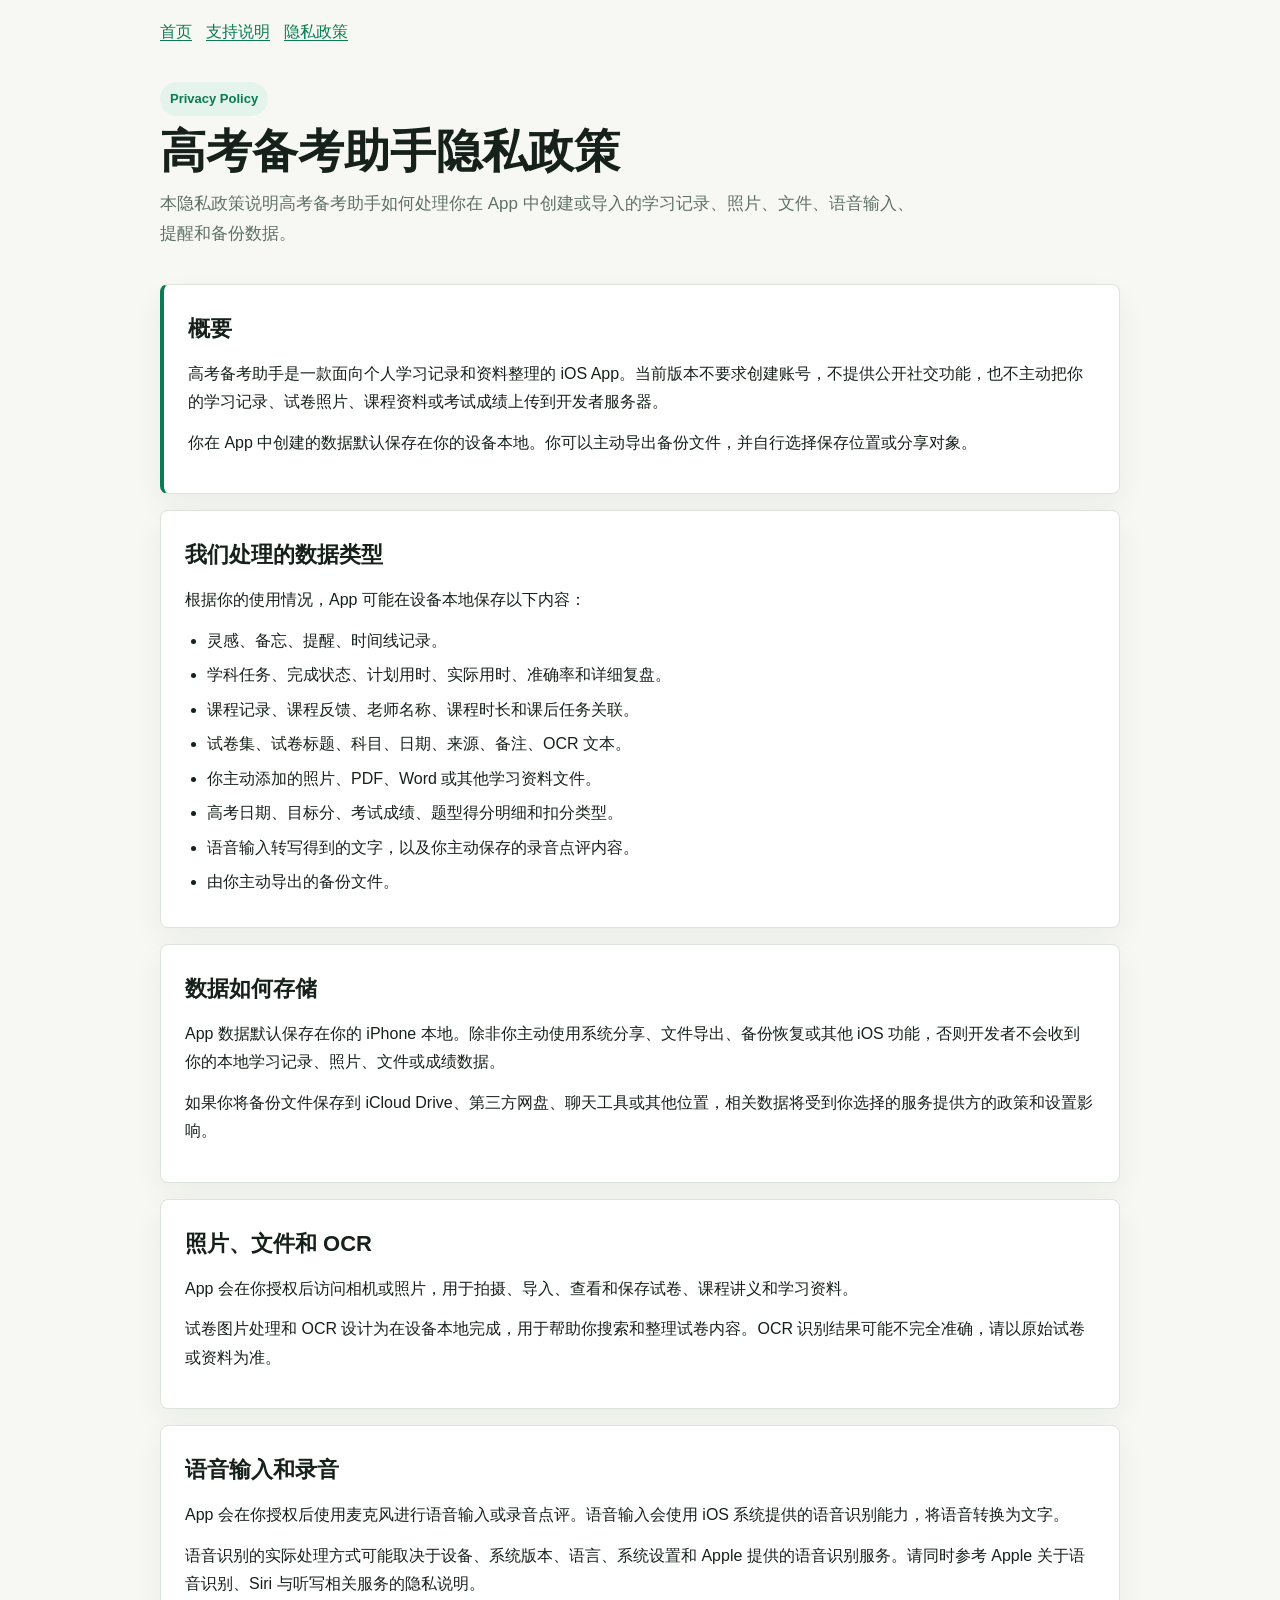
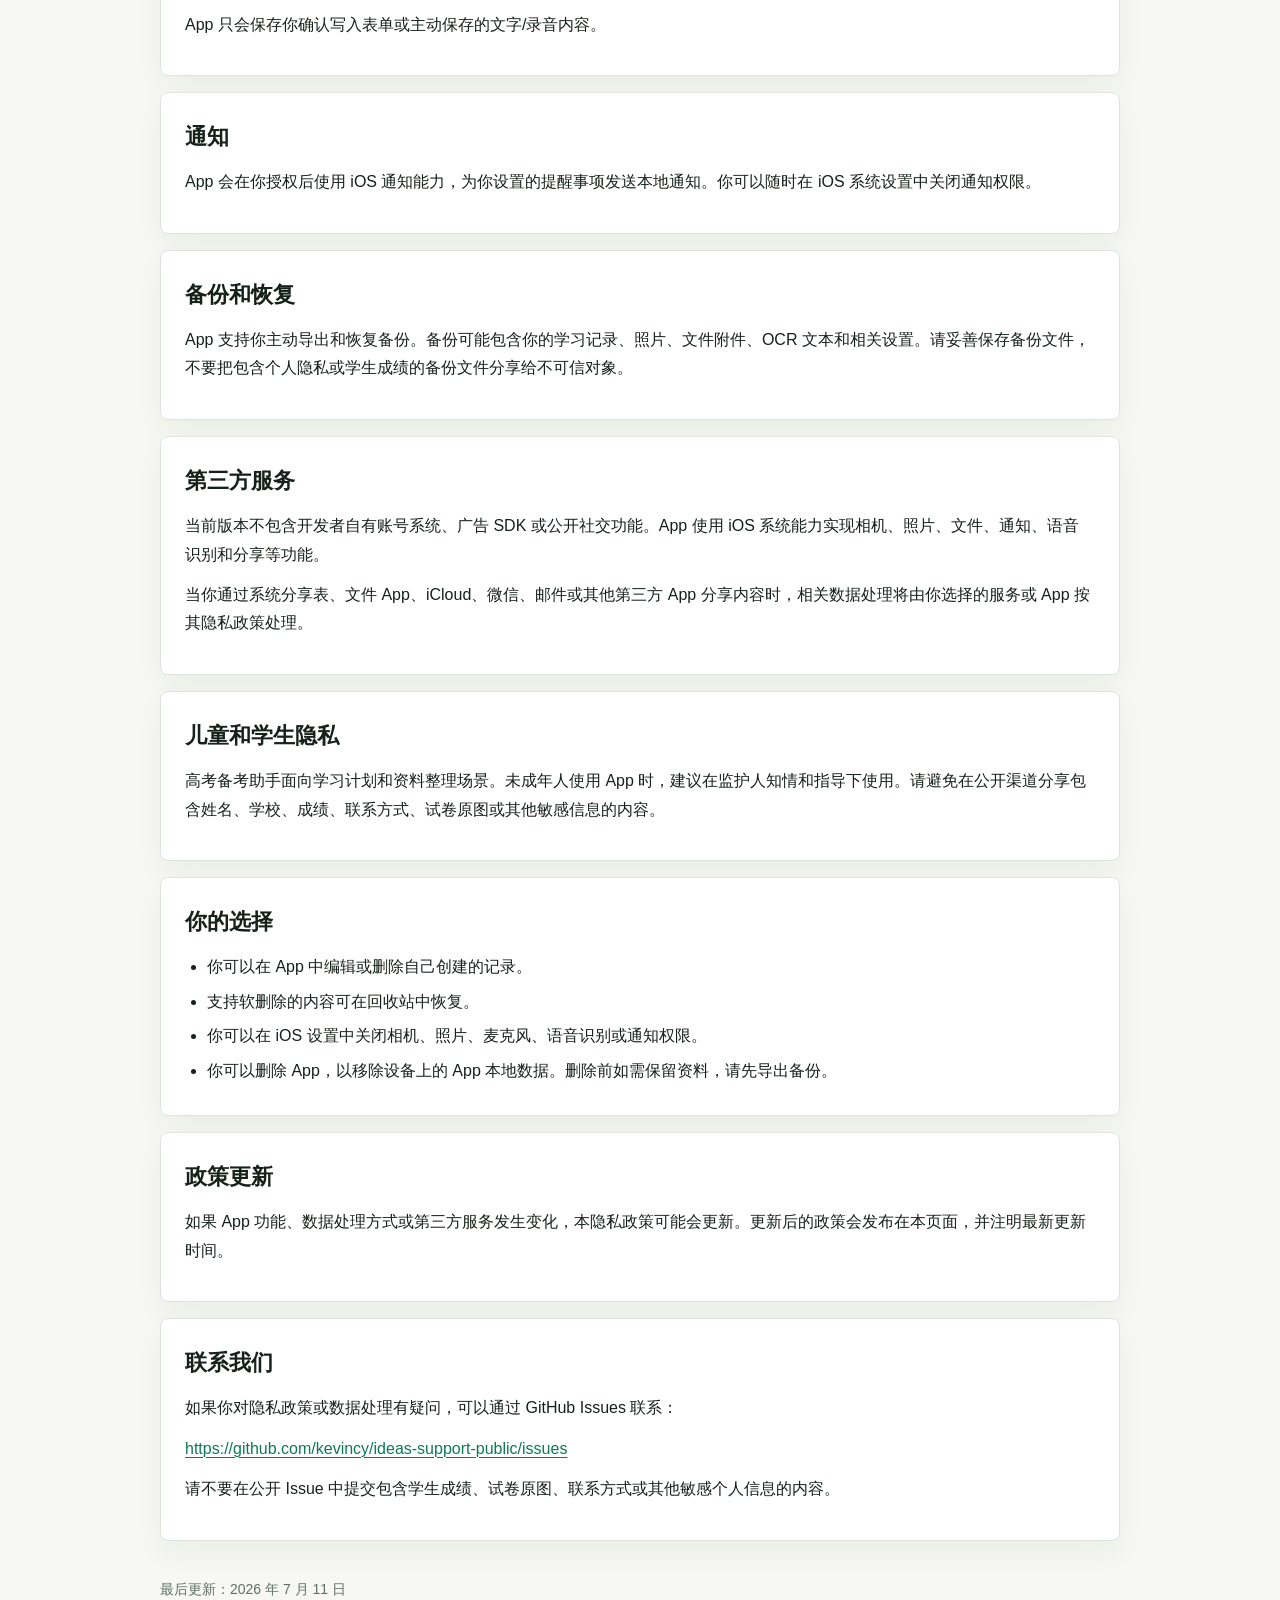
==== privacy.html @ 32e7072b "Add Gaokao prep assistant support pages" ====
<!doctype html>
<html lang="zh-Hans">
<head>
  <meta charset="utf-8">
  <meta name="viewport" content="width=device-width, initial-scale=1">
  <title>高考备考助手 - 隐私政策</title>
  <meta name="description" content="高考备考助手 App 隐私政策。">
  <style>
    :root {
      color-scheme: light;
      --bg: #f7f8f3;
      --card: #ffffff;
      --ink: #17211b;
      --muted: #607067;
      --line: #dde4dc;
      --accent: #0b7a55;
      --accent-soft: #e4f3ec;
    }
    * { box-sizing: border-box; }
    body {
      margin: 0;
      background: var(--bg);
      color: var(--ink);
      font-family: -apple-system, BlinkMacSystemFont, "SF Pro Text", "PingFang SC", "Hiragino Sans GB", "Microsoft YaHei", sans-serif;
      line-height: 1.78;
    }
    nav, header, main, footer {
      width: min(960px, calc(100% - 32px));
      margin: 0 auto;
    }
    nav {
      padding: 18px 0 0;
      display: flex;
      gap: 14px;
      flex-wrap: wrap;
    }
    a { color: var(--accent); text-decoration-thickness: 1px; text-underline-offset: 3px; }
    header { padding: 36px 0 18px; }
    h1 {
      margin: 0 0 12px;
      font-size: clamp(30px, 5vw, 46px);
      line-height: 1.12;
      letter-spacing: 0;
    }
    .lead {
      max-width: 760px;
      color: var(--muted);
      font-size: 17px;
      margin: 0;
    }
    section {
      margin: 16px 0;
      padding: 24px;
      background: var(--card);
      border: 1px solid var(--line);
      border-radius: 8px;
      box-shadow: 0 12px 30px rgba(23, 33, 27, 0.05);
    }
    h2 {
      margin: 0 0 12px;
      font-size: 22px;
      letter-spacing: 0;
    }
    p { margin: 0 0 12px; }
    ul { padding-left: 22px; margin: 8px 0 0; }
    li { margin: 6px 0; }
    .tag {
      display: inline-block;
      margin-bottom: 10px;
      padding: 5px 10px;
      border-radius: 999px;
      background: var(--accent-soft);
      color: var(--accent);
      font-size: 13px;
      font-weight: 700;
    }
    .notice {
      border-left: 4px solid var(--accent);
    }
    footer {
      padding: 20px 0 42px;
      color: var(--muted);
      font-size: 14px;
    }
  </style>
</head>
<body>
  <nav aria-label="站点导航">
    <a href="./index.html">首页</a>
    <a href="./support.html">支持说明</a>
    <a href="./privacy.html">隐私政策</a>
  </nav>

  <header>
    <span class="tag">Privacy Policy</span>
    <h1>高考备考助手隐私政策</h1>
    <p class="lead">本隐私政策说明高考备考助手如何处理你在 App 中创建或导入的学习记录、照片、文件、语音输入、提醒和备份数据。</p>
  </header>

  <main>
    <section class="notice">
      <h2>概要</h2>
      <p>高考备考助手是一款面向个人学习记录和资料整理的 iOS App。当前版本不要求创建账号，不提供公开社交功能，也不主动把你的学习记录、试卷照片、课程资料或考试成绩上传到开发者服务器。</p>
      <p>你在 App 中创建的数据默认保存在你的设备本地。你可以主动导出备份文件，并自行选择保存位置或分享对象。</p>
    </section>

    <section>
      <h2>我们处理的数据类型</h2>
      <p>根据你的使用情况，App 可能在设备本地保存以下内容：</p>
      <ul>
        <li>灵感、备忘、提醒、时间线记录。</li>
        <li>学科任务、完成状态、计划用时、实际用时、准确率和详细复盘。</li>
        <li>课程记录、课程反馈、老师名称、课程时长和课后任务关联。</li>
        <li>试卷集、试卷标题、科目、日期、来源、备注、OCR 文本。</li>
        <li>你主动添加的照片、PDF、Word 或其他学习资料文件。</li>
        <li>高考日期、目标分、考试成绩、题型得分明细和扣分类型。</li>
        <li>语音输入转写得到的文字，以及你主动保存的录音点评内容。</li>
        <li>由你主动导出的备份文件。</li>
      </ul>
    </section>

    <section>
      <h2>数据如何存储</h2>
      <p>App 数据默认保存在你的 iPhone 本地。除非你主动使用系统分享、文件导出、备份恢复或其他 iOS 功能，否则开发者不会收到你的本地学习记录、照片、文件或成绩数据。</p>
      <p>如果你将备份文件保存到 iCloud Drive、第三方网盘、聊天工具或其他位置，相关数据将受到你选择的服务提供方的政策和设置影响。</p>
    </section>

    <section>
      <h2>照片、文件和 OCR</h2>
      <p>App 会在你授权后访问相机或照片，用于拍摄、导入、查看和保存试卷、课程讲义和学习资料。</p>
      <p>试卷图片处理和 OCR 设计为在设备本地完成，用于帮助你搜索和整理试卷内容。OCR 识别结果可能不完全准确，请以原始试卷或资料为准。</p>
    </section>

    <section>
      <h2>语音输入和录音</h2>
      <p>App 会在你授权后使用麦克风进行语音输入或录音点评。语音输入会使用 iOS 系统提供的语音识别能力，将语音转换为文字。</p>
      <p>语音识别的实际处理方式可能取决于设备、系统版本、语言、系统设置和 Apple 提供的语音识别服务。请同时参考 Apple 关于语音识别、Siri 与听写相关服务的隐私说明。</p>
      <p>App 只会保存你确认写入表单或主动保存的文字/录音内容。</p>
    </section>

    <section>
      <h2>通知</h2>
      <p>App 会在你授权后使用 iOS 通知能力，为你设置的提醒事项发送本地通知。你可以随时在 iOS 系统设置中关闭通知权限。</p>
    </section>

    <section>
      <h2>备份和恢复</h2>
      <p>App 支持你主动导出和恢复备份。备份可能包含你的学习记录、照片、文件附件、OCR 文本和相关设置。请妥善保存备份文件，不要把包含个人隐私或学生成绩的备份文件分享给不可信对象。</p>
    </section>

    <section>
      <h2>第三方服务</h2>
      <p>当前版本不包含开发者自有账号系统、广告 SDK 或公开社交功能。App 使用 iOS 系统能力实现相机、照片、文件、通知、语音识别和分享等功能。</p>
      <p>当你通过系统分享表、文件 App、iCloud、微信、邮件或其他第三方 App 分享内容时，相关数据处理将由你选择的服务或 App 按其隐私政策处理。</p>
    </section>

    <section>
      <h2>儿童和学生隐私</h2>
      <p>高考备考助手面向学习计划和资料整理场景。未成年人使用 App 时，建议在监护人知情和指导下使用。请避免在公开渠道分享包含姓名、学校、成绩、联系方式、试卷原图或其他敏感信息的内容。</p>
    </section>

    <section>
      <h2>你的选择</h2>
      <ul>
        <li>你可以在 App 中编辑或删除自己创建的记录。</li>
        <li>支持软删除的内容可在回收站中恢复。</li>
        <li>你可以在 iOS 设置中关闭相机、照片、麦克风、语音识别或通知权限。</li>
        <li>你可以删除 App，以移除设备上的 App 本地数据。删除前如需保留资料，请先导出备份。</li>
      </ul>
    </section>

    <section>
      <h2>政策更新</h2>
      <p>如果 App 功能、数据处理方式或第三方服务发生变化，本隐私政策可能会更新。更新后的政策会发布在本页面，并注明最新更新时间。</p>
    </section>

    <section>
      <h2>联系我们</h2>
      <p>如果你对隐私政策或数据处理有疑问，可以通过 GitHub Issues 联系：</p>
      <p><a href="https://github.com/kevincy/ideas-support-public/issues">https://github.com/kevincy/ideas-support-public/issues</a></p>
      <p>请不要在公开 Issue 中提交包含学生成绩、试卷原图、联系方式或其他敏感个人信息的内容。</p>
    </section>
  </main>

  <footer>
    <p>最后更新：2026 年 7 月 11 日</p>
  </footer>
</body>
</html>
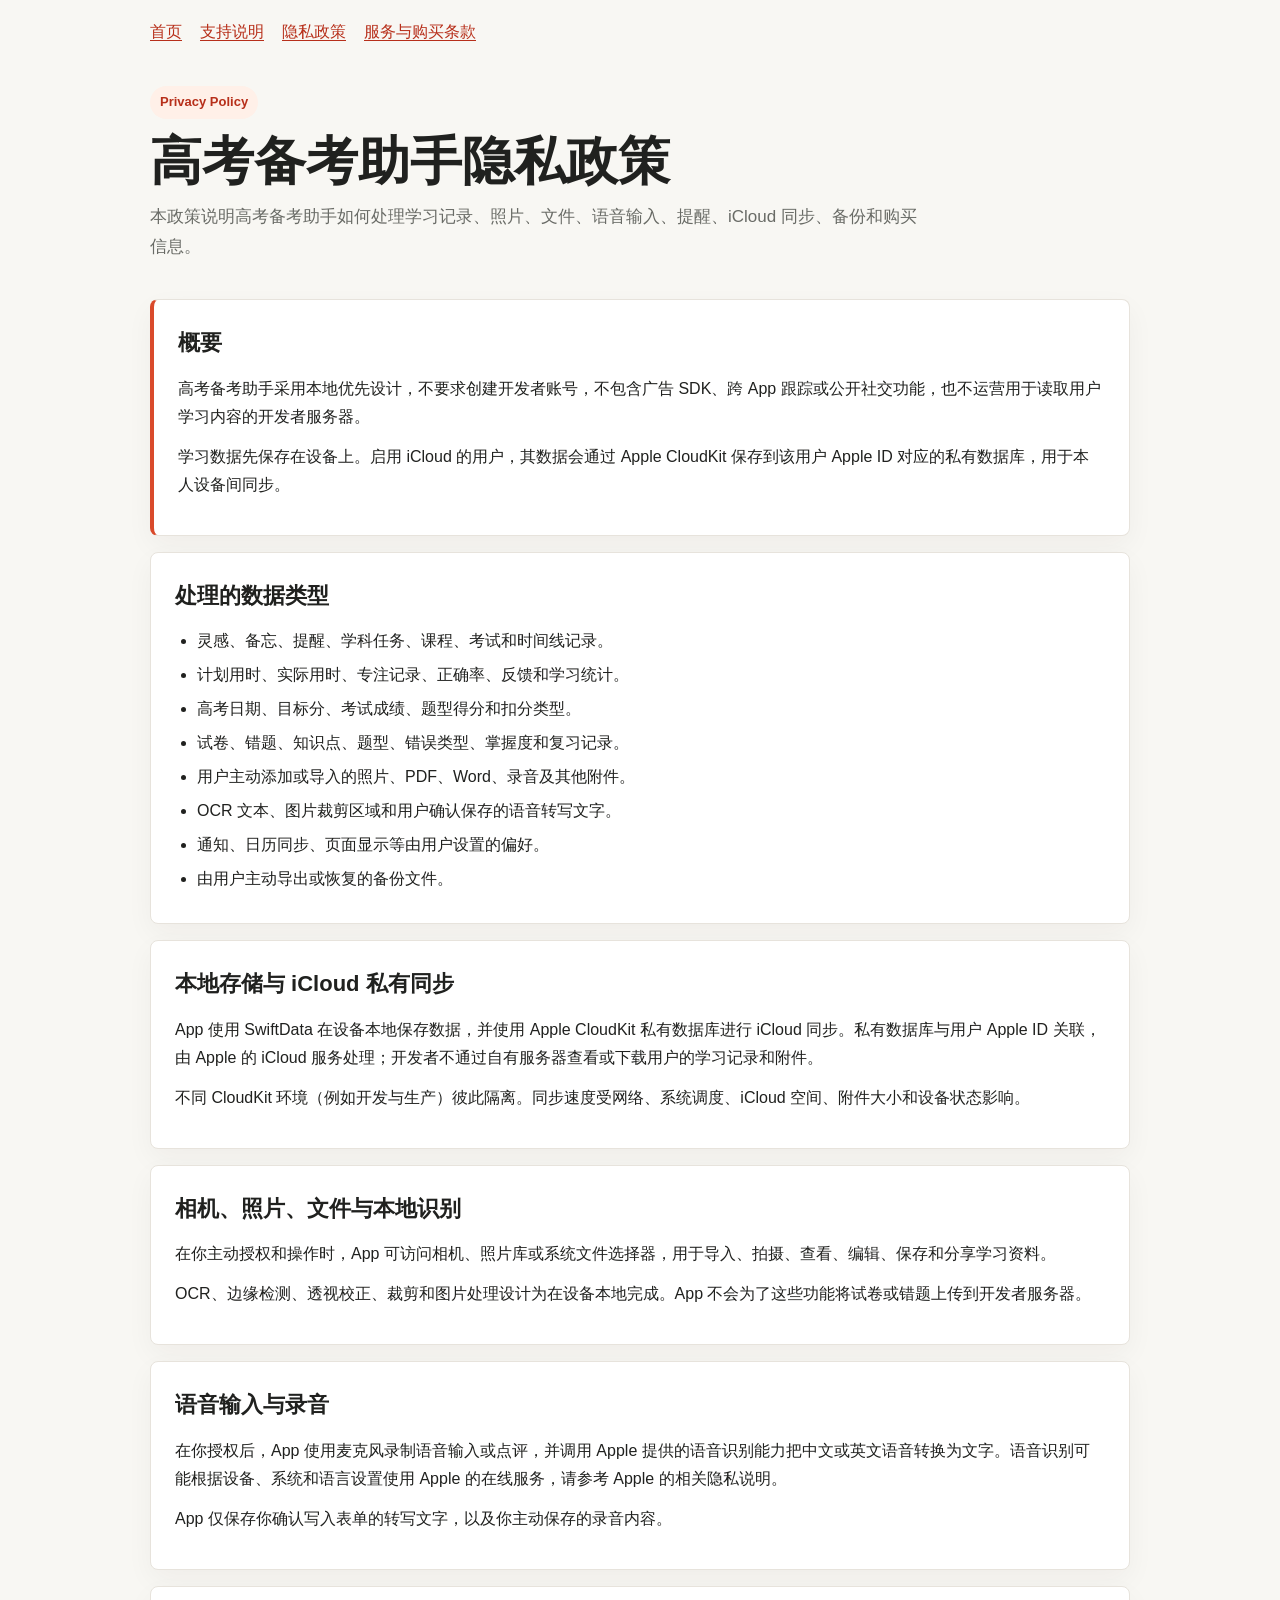
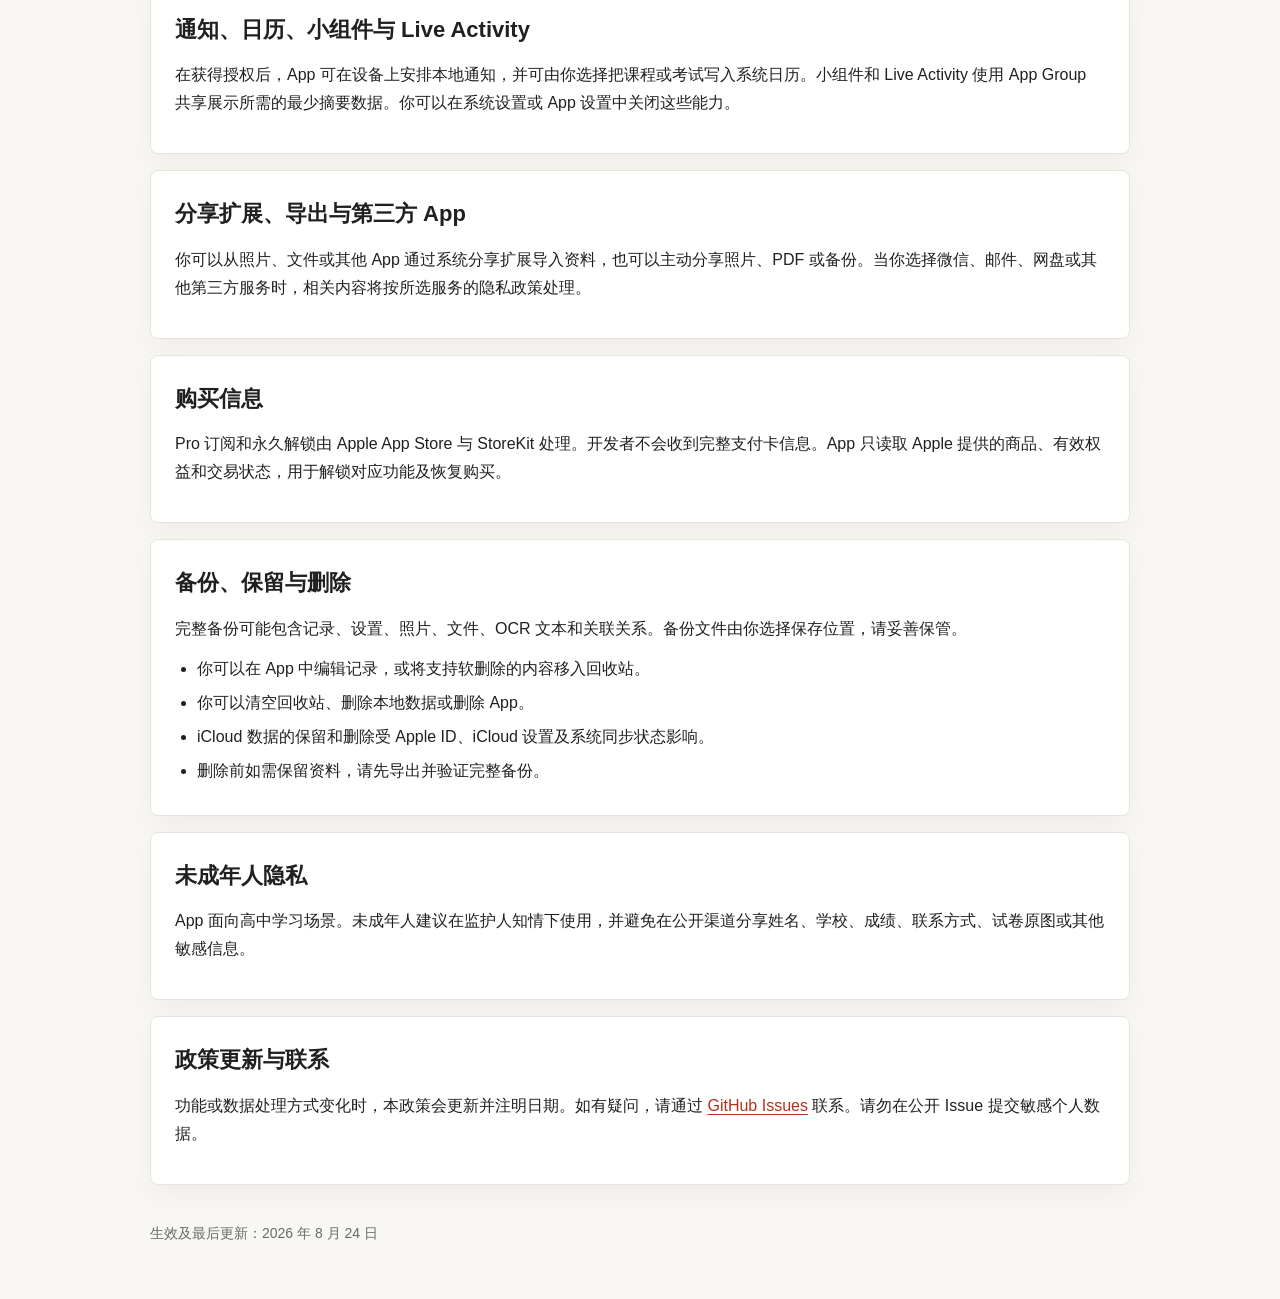
==== commit 532f0d4e: "Update support site for App Store release" ====
--- a/privacy.html
+++ b/privacy.html
@@ -1,189 +1,25 @@
 <!doctype html>
 <html lang="zh-Hans">
 <head>
-  <meta charset="utf-8">
-  <meta name="viewport" content="width=device-width, initial-scale=1">
-  <title>高考备考助手 - 隐私政策</title>
-  <meta name="description" content="高考备考助手 App 隐私政策。">
-  <style>
-    :root {
-      color-scheme: light;
-      --bg: #f7f8f3;
-      --card: #ffffff;
-      --ink: #17211b;
-      --muted: #607067;
-      --line: #dde4dc;
-      --accent: #0b7a55;
-      --accent-soft: #e4f3ec;
-    }
-    * { box-sizing: border-box; }
-    body {
-      margin: 0;
-      background: var(--bg);
-      color: var(--ink);
-      font-family: -apple-system, BlinkMacSystemFont, "SF Pro Text", "PingFang SC", "Hiragino Sans GB", "Microsoft YaHei", sans-serif;
-      line-height: 1.78;
-    }
-    nav, header, main, footer {
-      width: min(960px, calc(100% - 32px));
-      margin: 0 auto;
-    }
-    nav {
-      padding: 18px 0 0;
-      display: flex;
-      gap: 14px;
-      flex-wrap: wrap;
-    }
-    a { color: var(--accent); text-decoration-thickness: 1px; text-underline-offset: 3px; }
-    header { padding: 36px 0 18px; }
-    h1 {
-      margin: 0 0 12px;
-      font-size: clamp(30px, 5vw, 46px);
-      line-height: 1.12;
-      letter-spacing: 0;
-    }
-    .lead {
-      max-width: 760px;
-      color: var(--muted);
-      font-size: 17px;
-      margin: 0;
-    }
-    section {
-      margin: 16px 0;
-      padding: 24px;
-      background: var(--card);
-      border: 1px solid var(--line);
-      border-radius: 8px;
-      box-shadow: 0 12px 30px rgba(23, 33, 27, 0.05);
-    }
-    h2 {
-      margin: 0 0 12px;
-      font-size: 22px;
-      letter-spacing: 0;
-    }
-    p { margin: 0 0 12px; }
-    ul { padding-left: 22px; margin: 8px 0 0; }
-    li { margin: 6px 0; }
-    .tag {
-      display: inline-block;
-      margin-bottom: 10px;
-      padding: 5px 10px;
-      border-radius: 999px;
-      background: var(--accent-soft);
-      color: var(--accent);
-      font-size: 13px;
-      font-weight: 700;
-    }
-    .notice {
-      border-left: 4px solid var(--accent);
-    }
-    footer {
-      padding: 20px 0 42px;
-      color: var(--muted);
-      font-size: 14px;
-    }
-  </style>
+  <meta charset="utf-8"><meta name="viewport" content="width=device-width, initial-scale=1">
+  <title>高考备考助手 - 隐私政策</title><meta name="description" content="高考备考助手 App 隐私政策。"><link rel="stylesheet" href="./style.css">
 </head>
 <body>
-  <nav aria-label="站点导航">
-    <a href="./index.html">首页</a>
-    <a href="./support.html">支持说明</a>
-    <a href="./privacy.html">隐私政策</a>
-  </nav>
-
-  <header>
-    <span class="tag">Privacy Policy</span>
-    <h1>高考备考助手隐私政策</h1>
-    <p class="lead">本隐私政策说明高考备考助手如何处理你在 App 中创建或导入的学习记录、照片、文件、语音输入、提醒和备份数据。</p>
-  </header>
-
+  <nav aria-label="站点导航"><a href="./index.html">首页</a><a href="./support.html">支持说明</a><a href="./privacy.html">隐私政策</a><a href="./terms.html">服务与购买条款</a></nav>
+  <header><span class="tag">Privacy Policy</span><h1>高考备考助手隐私政策</h1><p class="lead">本政策说明高考备考助手如何处理学习记录、照片、文件、语音输入、提醒、iCloud 同步、备份和购买信息。</p></header>
   <main>
-    <section class="notice">
-      <h2>概要</h2>
-      <p>高考备考助手是一款面向个人学习记录和资料整理的 iOS App。当前版本不要求创建账号，不提供公开社交功能，也不主动把你的学习记录、试卷照片、课程资料或考试成绩上传到开发者服务器。</p>
-      <p>你在 App 中创建的数据默认保存在你的设备本地。你可以主动导出备份文件，并自行选择保存位置或分享对象。</p>
-    </section>
-
-    <section>
-      <h2>我们处理的数据类型</h2>
-      <p>根据你的使用情况，App 可能在设备本地保存以下内容：</p>
-      <ul>
-        <li>灵感、备忘、提醒、时间线记录。</li>
-        <li>学科任务、完成状态、计划用时、实际用时、准确率和详细复盘。</li>
-        <li>课程记录、课程反馈、老师名称、课程时长和课后任务关联。</li>
-        <li>试卷集、试卷标题、科目、日期、来源、备注、OCR 文本。</li>
-        <li>你主动添加的照片、PDF、Word 或其他学习资料文件。</li>
-        <li>高考日期、目标分、考试成绩、题型得分明细和扣分类型。</li>
-        <li>语音输入转写得到的文字，以及你主动保存的录音点评内容。</li>
-        <li>由你主动导出的备份文件。</li>
-      </ul>
-    </section>
-
-    <section>
-      <h2>数据如何存储</h2>
-      <p>App 数据默认保存在你的 iPhone 本地。除非你主动使用系统分享、文件导出、备份恢复或其他 iOS 功能，否则开发者不会收到你的本地学习记录、照片、文件或成绩数据。</p>
-      <p>如果你将备份文件保存到 iCloud Drive、第三方网盘、聊天工具或其他位置，相关数据将受到你选择的服务提供方的政策和设置影响。</p>
-    </section>
-
-    <section>
-      <h2>照片、文件和 OCR</h2>
-      <p>App 会在你授权后访问相机或照片，用于拍摄、导入、查看和保存试卷、课程讲义和学习资料。</p>
-      <p>试卷图片处理和 OCR 设计为在设备本地完成，用于帮助你搜索和整理试卷内容。OCR 识别结果可能不完全准确，请以原始试卷或资料为准。</p>
-    </section>
-
-    <section>
-      <h2>语音输入和录音</h2>
-      <p>App 会在你授权后使用麦克风进行语音输入或录音点评。语音输入会使用 iOS 系统提供的语音识别能力，将语音转换为文字。</p>
-      <p>语音识别的实际处理方式可能取决于设备、系统版本、语言、系统设置和 Apple 提供的语音识别服务。请同时参考 Apple 关于语音识别、Siri 与听写相关服务的隐私说明。</p>
-      <p>App 只会保存你确认写入表单或主动保存的文字/录音内容。</p>
-    </section>
-
-    <section>
-      <h2>通知</h2>
-      <p>App 会在你授权后使用 iOS 通知能力，为你设置的提醒事项发送本地通知。你可以随时在 iOS 系统设置中关闭通知权限。</p>
-    </section>
-
-    <section>
-      <h2>备份和恢复</h2>
-      <p>App 支持你主动导出和恢复备份。备份可能包含你的学习记录、照片、文件附件、OCR 文本和相关设置。请妥善保存备份文件，不要把包含个人隐私或学生成绩的备份文件分享给不可信对象。</p>
-    </section>
-
-    <section>
-      <h2>第三方服务</h2>
-      <p>当前版本不包含开发者自有账号系统、广告 SDK 或公开社交功能。App 使用 iOS 系统能力实现相机、照片、文件、通知、语音识别和分享等功能。</p>
-      <p>当你通过系统分享表、文件 App、iCloud、微信、邮件或其他第三方 App 分享内容时，相关数据处理将由你选择的服务或 App 按其隐私政策处理。</p>
-    </section>
-
-    <section>
-      <h2>儿童和学生隐私</h2>
-      <p>高考备考助手面向学习计划和资料整理场景。未成年人使用 App 时，建议在监护人知情和指导下使用。请避免在公开渠道分享包含姓名、学校、成绩、联系方式、试卷原图或其他敏感信息的内容。</p>
-    </section>
-
-    <section>
-      <h2>你的选择</h2>
-      <ul>
-        <li>你可以在 App 中编辑或删除自己创建的记录。</li>
-        <li>支持软删除的内容可在回收站中恢复。</li>
-        <li>你可以在 iOS 设置中关闭相机、照片、麦克风、语音识别或通知权限。</li>
-        <li>你可以删除 App，以移除设备上的 App 本地数据。删除前如需保留资料，请先导出备份。</li>
-      </ul>
-    </section>
-
-    <section>
-      <h2>政策更新</h2>
-      <p>如果 App 功能、数据处理方式或第三方服务发生变化，本隐私政策可能会更新。更新后的政策会发布在本页面，并注明最新更新时间。</p>
-    </section>
-
-    <section>
-      <h2>联系我们</h2>
-      <p>如果你对隐私政策或数据处理有疑问，可以通过 GitHub Issues 联系：</p>
-      <p><a href="https://github.com/kevincy/ideas-support-public/issues">https://github.com/kevincy/ideas-support-public/issues</a></p>
-      <p>请不要在公开 Issue 中提交包含学生成绩、试卷原图、联系方式或其他敏感个人信息的内容。</p>
-    </section>
+    <section class="notice"><h2>概要</h2><p>高考备考助手采用本地优先设计，不要求创建开发者账号，不包含广告 SDK、跨 App 跟踪或公开社交功能，也不运营用于读取用户学习内容的开发者服务器。</p><p>学习数据先保存在设备上。启用 iCloud 的用户，其数据会通过 Apple CloudKit 保存到该用户 Apple ID 对应的私有数据库，用于本人设备间同步。</p></section>
+    <section><h2>处理的数据类型</h2><ul><li>灵感、备忘、提醒、学科任务、课程、考试和时间线记录。</li><li>计划用时、实际用时、专注记录、正确率、反馈和学习统计。</li><li>高考日期、目标分、考试成绩、题型得分和扣分类型。</li><li>试卷、错题、知识点、题型、错误类型、掌握度和复习记录。</li><li>用户主动添加或导入的照片、PDF、Word、录音及其他附件。</li><li>OCR 文本、图片裁剪区域和用户确认保存的语音转写文字。</li><li>通知、日历同步、页面显示等由用户设置的偏好。</li><li>由用户主动导出或恢复的备份文件。</li></ul></section>
+    <section><h2>本地存储与 iCloud 私有同步</h2><p>App 使用 SwiftData 在设备本地保存数据，并使用 Apple CloudKit 私有数据库进行 iCloud 同步。私有数据库与用户 Apple ID 关联，由 Apple 的 iCloud 服务处理；开发者不通过自有服务器查看或下载用户的学习记录和附件。</p><p>不同 CloudKit 环境（例如开发与生产）彼此隔离。同步速度受网络、系统调度、iCloud 空间、附件大小和设备状态影响。</p></section>
+    <section><h2>相机、照片、文件与本地识别</h2><p>在你主动授权和操作时，App 可访问相机、照片库或系统文件选择器，用于导入、拍摄、查看、编辑、保存和分享学习资料。</p><p>OCR、边缘检测、透视校正、裁剪和图片处理设计为在设备本地完成。App 不会为了这些功能将试卷或错题上传到开发者服务器。</p></section>
+    <section><h2>语音输入与录音</h2><p>在你授权后，App 使用麦克风录制语音输入或点评，并调用 Apple 提供的语音识别能力把中文或英文语音转换为文字。语音识别可能根据设备、系统和语言设置使用 Apple 的在线服务，请参考 Apple 的相关隐私说明。</p><p>App 仅保存你确认写入表单的转写文字，以及你主动保存的录音内容。</p></section>
+    <section><h2>通知、日历、小组件与 Live Activity</h2><p>在获得授权后，App 可在设备上安排本地通知，并可由你选择把课程或考试写入系统日历。小组件和 Live Activity 使用 App Group 共享展示所需的最少摘要数据。你可以在系统设置或 App 设置中关闭这些能力。</p></section>
+    <section><h2>分享扩展、导出与第三方 App</h2><p>你可以从照片、文件或其他 App 通过系统分享扩展导入资料，也可以主动分享照片、PDF 或备份。当你选择微信、邮件、网盘或其他第三方服务时，相关内容将按所选服务的隐私政策处理。</p></section>
+    <section><h2>购买信息</h2><p>Pro 订阅和永久解锁由 Apple App Store 与 StoreKit 处理。开发者不会收到完整支付卡信息。App 只读取 Apple 提供的商品、有效权益和交易状态，用于解锁对应功能及恢复购买。</p></section>
+    <section><h2>备份、保留与删除</h2><p>完整备份可能包含记录、设置、照片、文件、OCR 文本和关联关系。备份文件由你选择保存位置，请妥善保管。</p><ul><li>你可以在 App 中编辑记录，或将支持软删除的内容移入回收站。</li><li>你可以清空回收站、删除本地数据或删除 App。</li><li>iCloud 数据的保留和删除受 Apple ID、iCloud 设置及系统同步状态影响。</li><li>删除前如需保留资料，请先导出并验证完整备份。</li></ul></section>
+    <section><h2>未成年人隐私</h2><p>App 面向高中学习场景。未成年人建议在监护人知情下使用，并避免在公开渠道分享姓名、学校、成绩、联系方式、试卷原图或其他敏感信息。</p></section>
+    <section><h2>政策更新与联系</h2><p>功能或数据处理方式变化时，本政策会更新并注明日期。如有疑问，请通过 <a href="https://github.com/kevincy/ideas-support-public/issues">GitHub Issues</a> 联系。请勿在公开 Issue 提交敏感个人数据。</p></section>
   </main>
-
-  <footer>
-    <p>最后更新：2026 年 7 月 11 日</p>
-  </footer>
+  <footer><p>生效及最后更新：2026 年 8 月 24 日</p></footer>
 </body>
 </html>
--- a/style.css
+++ b/style.css
@@ -0,0 +1,46 @@
+:root {
+  color-scheme: light;
+  --bg: #f8f7f3;
+  --card: #ffffff;
+  --ink: #20211f;
+  --muted: #696b66;
+  --line: #e7e3dc;
+  --accent: #d94a2b;
+  --accent-strong: #b72f1a;
+  --accent-soft: #fff0e8;
+}
+* { box-sizing: border-box; }
+body { margin: 0; background: var(--bg); color: var(--ink); font-family: -apple-system, BlinkMacSystemFont, "SF Pro Text", "PingFang SC", "Hiragino Sans GB", "Microsoft YaHei", sans-serif; line-height: 1.75; }
+nav, header, main, footer { width: min(980px, calc(100% - 32px)); margin: 0 auto; }
+nav { display: flex; gap: 18px; flex-wrap: wrap; padding-top: 18px; }
+a { color: var(--accent-strong); text-decoration-thickness: 1px; text-underline-offset: 3px; }
+header { padding: 40px 0 22px; }
+.home-header { padding-top: 56px; }
+.tag { display: inline-flex; align-items: center; gap: 8px; margin-bottom: 14px; padding: 5px 10px; border-radius: 999px; background: var(--accent-soft); color: var(--accent-strong); font-size: 13px; font-weight: 700; }
+h1 { margin: 0 0 12px; font-size: clamp(32px, 6vw, 52px); line-height: 1.1; letter-spacing: 0; }
+h2 { margin: 0 0 12px; font-size: 22px; letter-spacing: 0; }
+h3 { margin: 22px 0 6px; font-size: 17px; letter-spacing: 0; }
+p { margin: 0 0 12px; }
+.lead { max-width: 780px; margin: 0; color: var(--muted); font-size: 17px; }
+.grid { display: grid; grid-template-columns: repeat(auto-fit, minmax(240px, 1fr)); gap: 14px; margin: 18px 0 34px; }
+.card, section { padding: 24px; border: 1px solid var(--line); border-radius: 8px; background: var(--card); box-shadow: 0 10px 28px rgba(38, 33, 26, 0.045); }
+.card { display: block; min-height: 168px; color: inherit; text-decoration: none; }
+.card:hover { border-color: rgba(217, 74, 43, 0.35); transform: translateY(-1px); }
+.card p, .muted { color: var(--muted); }
+section { margin: 16px 0; }
+.notice { border-left: 4px solid var(--accent); }
+.feature-grid { display: grid; grid-template-columns: repeat(auto-fit, minmax(260px, 1fr)); gap: 12px 24px; padding: 0; list-style: none; }
+ul, ol { padding-left: 22px; margin: 8px 0 0; }
+li { margin: 6px 0; }
+.meta { display: grid; grid-template-columns: max-content 1fr; gap: 8px 18px; }
+.meta dt { color: var(--muted); }
+.meta dd { margin: 0; }
+footer { padding: 20px 0 42px; color: var(--muted); font-size: 14px; }
+@media (max-width: 560px) {
+  nav, header, main, footer { width: min(100% - 24px, 980px); }
+  header { padding-top: 30px; }
+  .home-header { padding-top: 42px; }
+  .card, section { padding: 20px; }
+  .meta { grid-template-columns: 1fr; gap: 2px; }
+  .meta dd { margin-bottom: 8px; }
+}
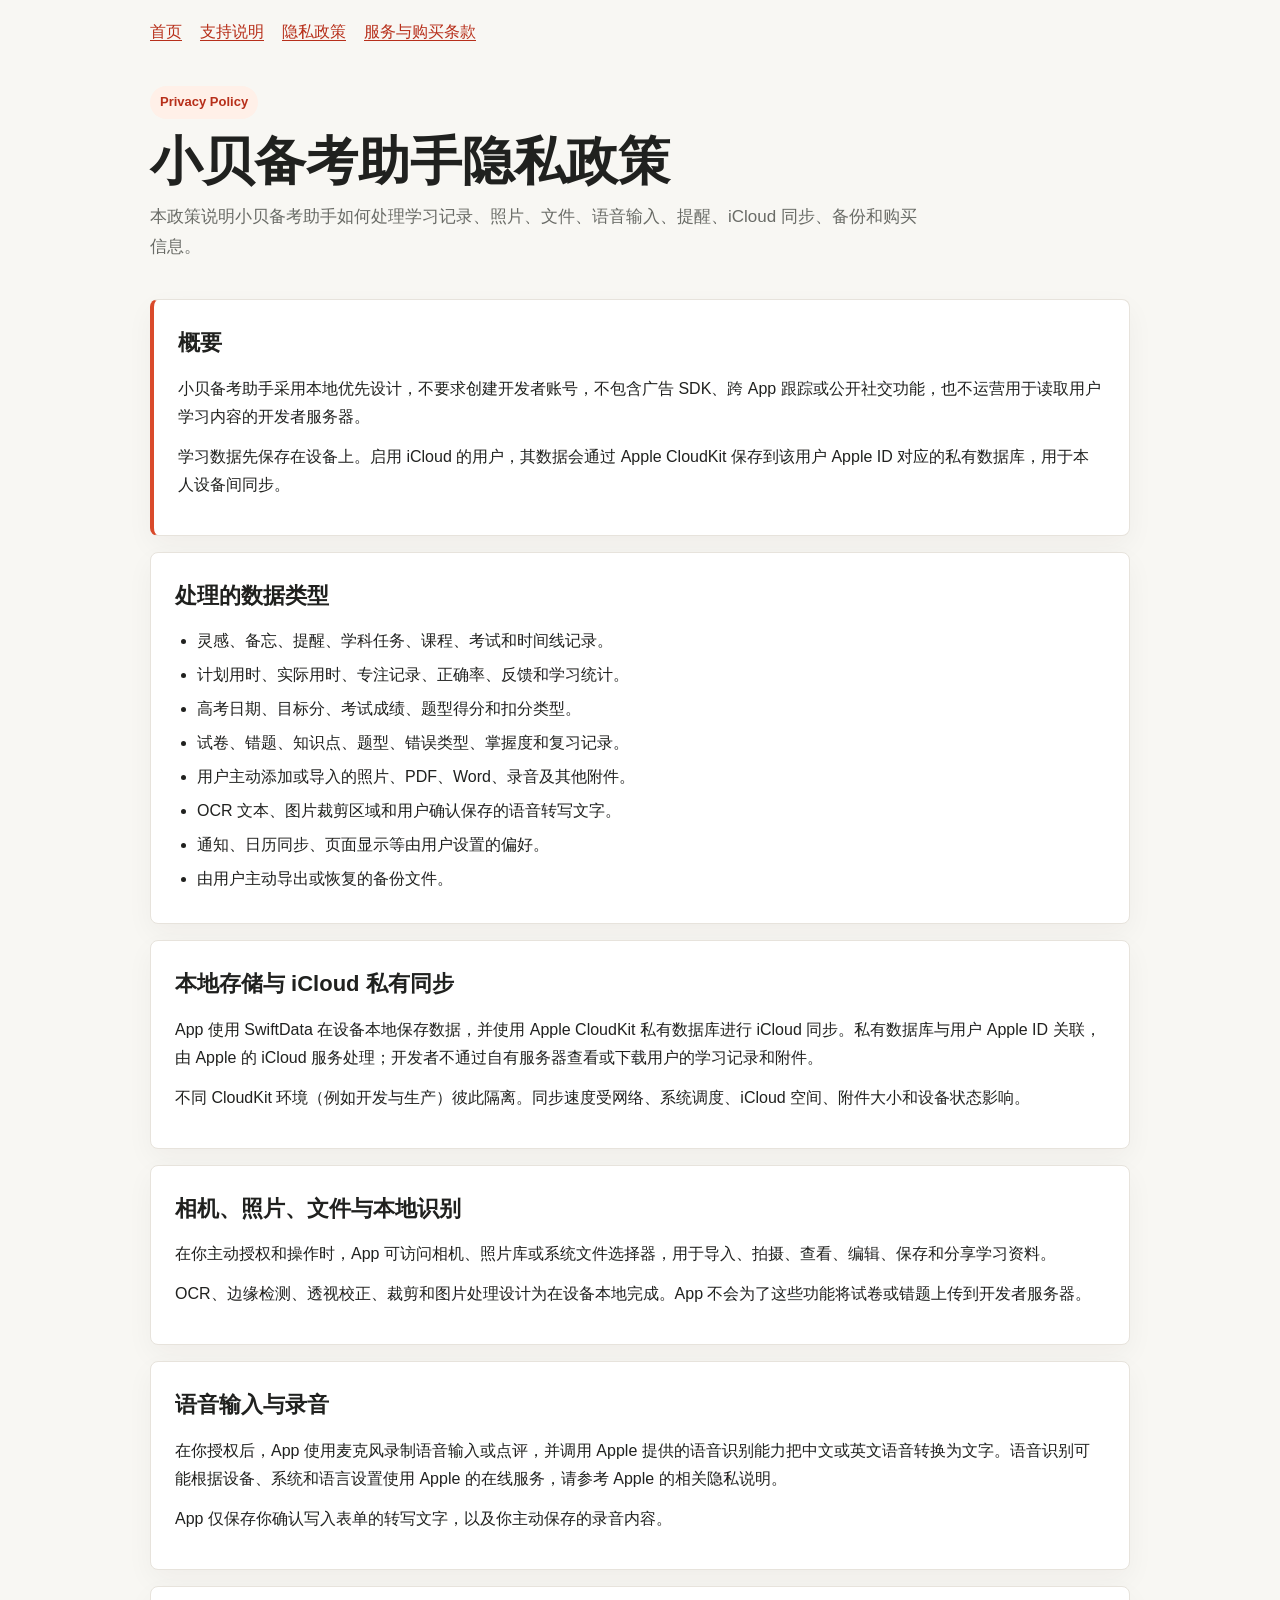
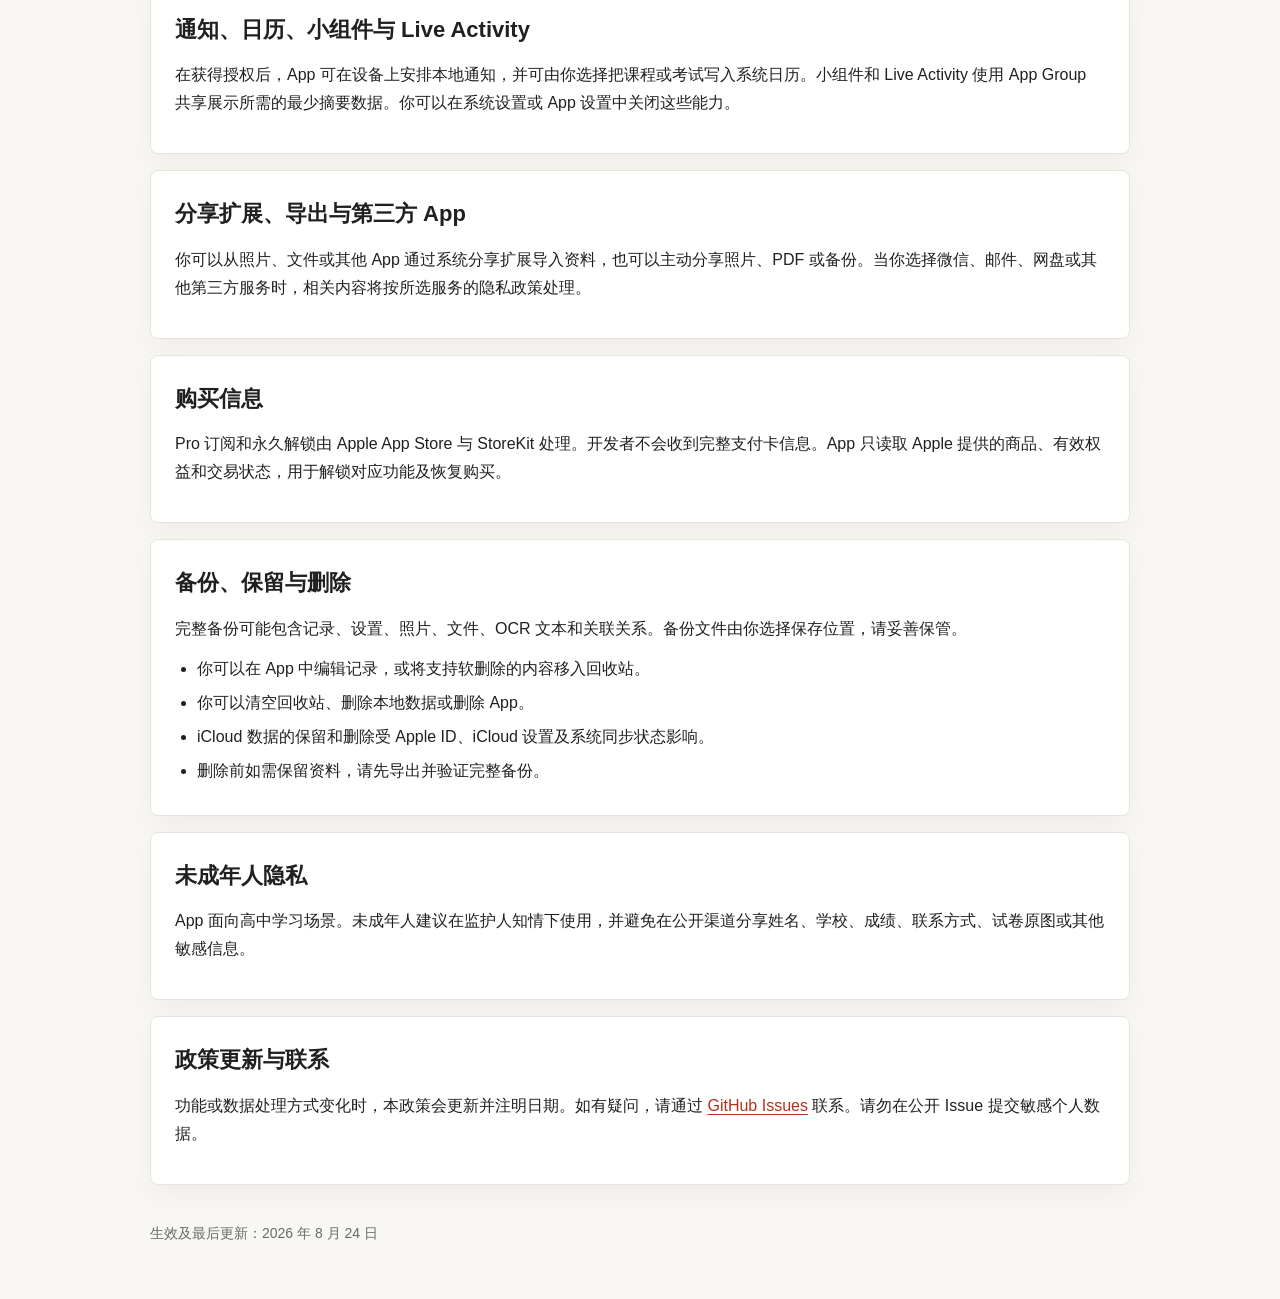
==== commit daa1cd12: "Rename support site to Xiaobei Prep Assistant" ====
--- a/privacy.html
+++ b/privacy.html
@@ -2,13 +2,13 @@
 <html lang="zh-Hans">
 <head>
   <meta charset="utf-8"><meta name="viewport" content="width=device-width, initial-scale=1">
-  <title>高考备考助手 - 隐私政策</title><meta name="description" content="高考备考助手 App 隐私政策。"><link rel="stylesheet" href="./style.css">
+  <title>小贝备考助手 - 隐私政策</title><meta name="description" content="小贝备考助手 App 隐私政策。"><link rel="stylesheet" href="./style.css">
 </head>
 <body>
   <nav aria-label="站点导航"><a href="./index.html">首页</a><a href="./support.html">支持说明</a><a href="./privacy.html">隐私政策</a><a href="./terms.html">服务与购买条款</a></nav>
-  <header><span class="tag">Privacy Policy</span><h1>高考备考助手隐私政策</h1><p class="lead">本政策说明高考备考助手如何处理学习记录、照片、文件、语音输入、提醒、iCloud 同步、备份和购买信息。</p></header>
+  <header><span class="tag">Privacy Policy</span><h1>小贝备考助手隐私政策</h1><p class="lead">本政策说明小贝备考助手如何处理学习记录、照片、文件、语音输入、提醒、iCloud 同步、备份和购买信息。</p></header>
   <main>
-    <section class="notice"><h2>概要</h2><p>高考备考助手采用本地优先设计，不要求创建开发者账号，不包含广告 SDK、跨 App 跟踪或公开社交功能，也不运营用于读取用户学习内容的开发者服务器。</p><p>学习数据先保存在设备上。启用 iCloud 的用户，其数据会通过 Apple CloudKit 保存到该用户 Apple ID 对应的私有数据库，用于本人设备间同步。</p></section>
+    <section class="notice"><h2>概要</h2><p>小贝备考助手采用本地优先设计，不要求创建开发者账号，不包含广告 SDK、跨 App 跟踪或公开社交功能，也不运营用于读取用户学习内容的开发者服务器。</p><p>学习数据先保存在设备上。启用 iCloud 的用户，其数据会通过 Apple CloudKit 保存到该用户 Apple ID 对应的私有数据库，用于本人设备间同步。</p></section>
     <section><h2>处理的数据类型</h2><ul><li>灵感、备忘、提醒、学科任务、课程、考试和时间线记录。</li><li>计划用时、实际用时、专注记录、正确率、反馈和学习统计。</li><li>高考日期、目标分、考试成绩、题型得分和扣分类型。</li><li>试卷、错题、知识点、题型、错误类型、掌握度和复习记录。</li><li>用户主动添加或导入的照片、PDF、Word、录音及其他附件。</li><li>OCR 文本、图片裁剪区域和用户确认保存的语音转写文字。</li><li>通知、日历同步、页面显示等由用户设置的偏好。</li><li>由用户主动导出或恢复的备份文件。</li></ul></section>
     <section><h2>本地存储与 iCloud 私有同步</h2><p>App 使用 SwiftData 在设备本地保存数据，并使用 Apple CloudKit 私有数据库进行 iCloud 同步。私有数据库与用户 Apple ID 关联，由 Apple 的 iCloud 服务处理；开发者不通过自有服务器查看或下载用户的学习记录和附件。</p><p>不同 CloudKit 环境（例如开发与生产）彼此隔离。同步速度受网络、系统调度、iCloud 空间、附件大小和设备状态影响。</p></section>
     <section><h2>相机、照片、文件与本地识别</h2><p>在你主动授权和操作时，App 可访问相机、照片库或系统文件选择器，用于导入、拍摄、查看、编辑、保存和分享学习资料。</p><p>OCR、边缘检测、透视校正、裁剪和图片处理设计为在设备本地完成。App 不会为了这些功能将试卷或错题上传到开发者服务器。</p></section>
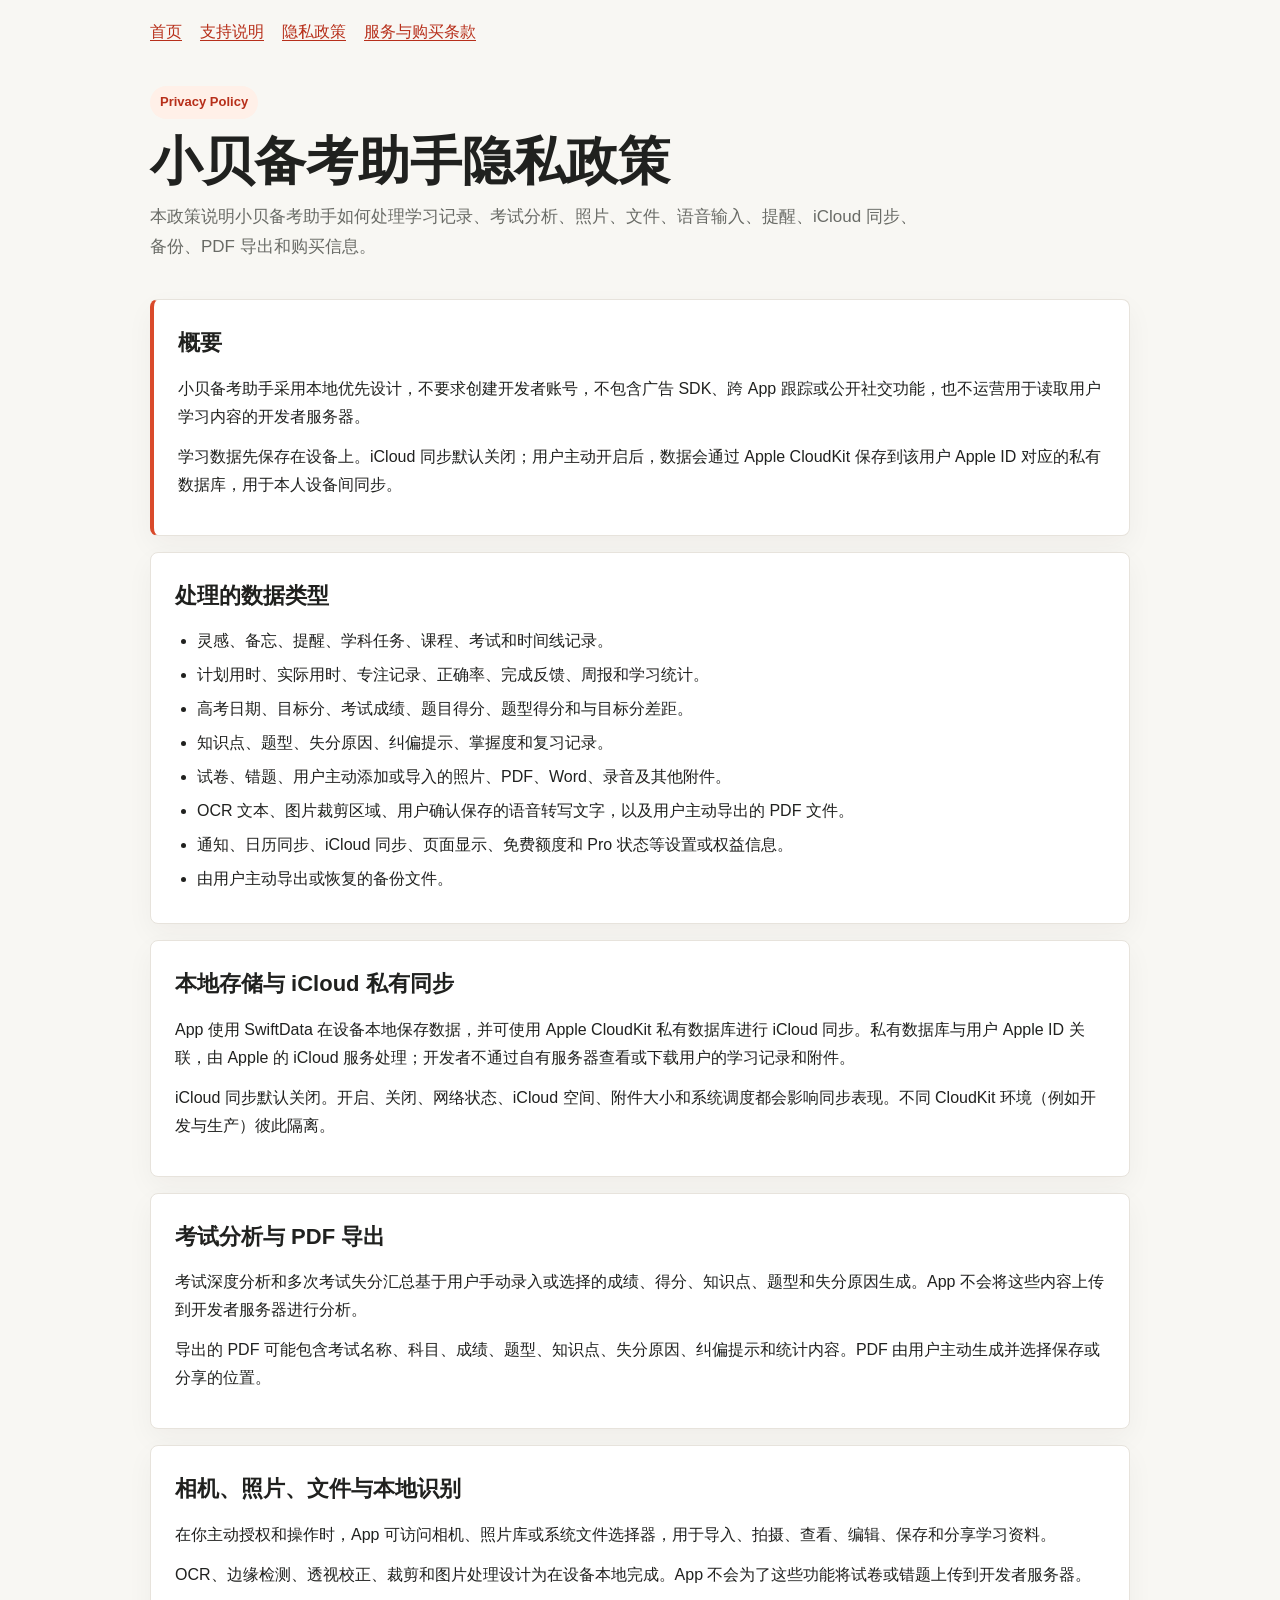
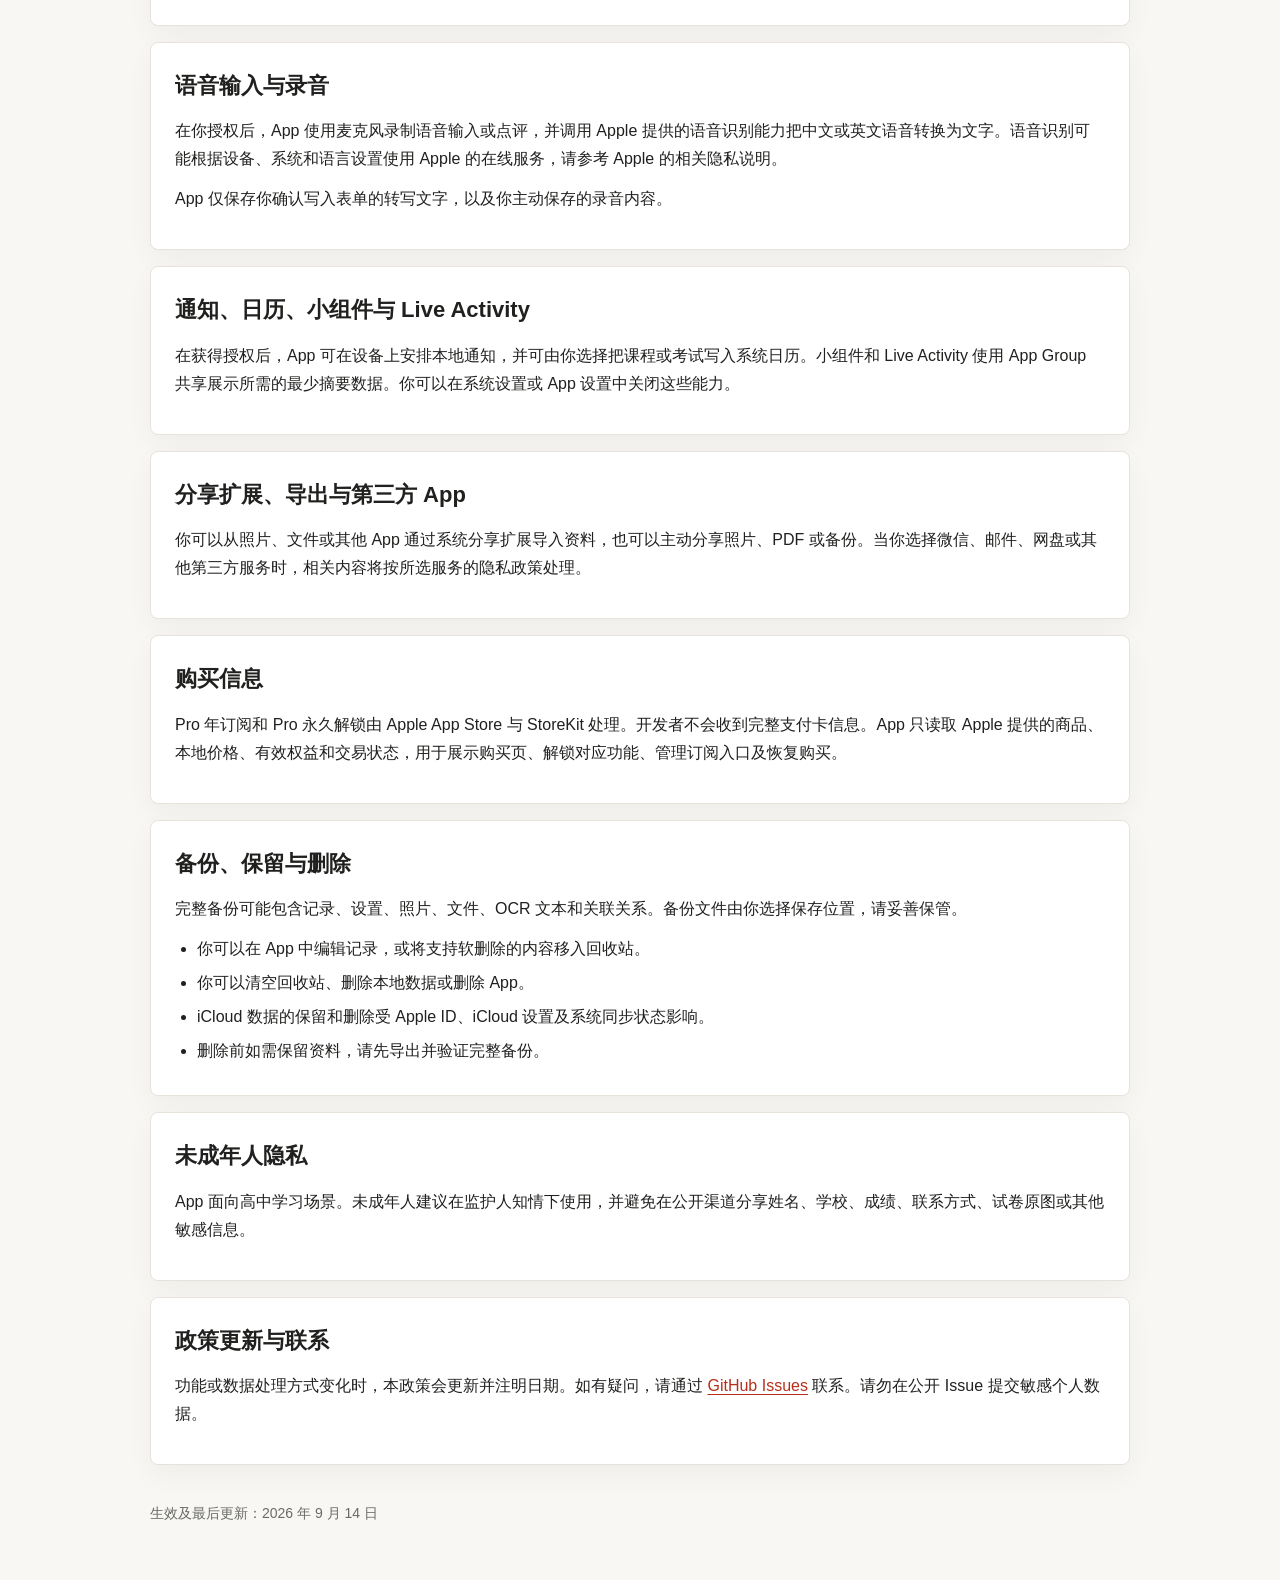
==== commit 6654de5f: "docs: update support site for Pro release" ====
--- a/privacy.html
+++ b/privacy.html
@@ -6,20 +6,21 @@
 </head>
 <body>
   <nav aria-label="站点导航"><a href="./index.html">首页</a><a href="./support.html">支持说明</a><a href="./privacy.html">隐私政策</a><a href="./terms.html">服务与购买条款</a></nav>
-  <header><span class="tag">Privacy Policy</span><h1>小贝备考助手隐私政策</h1><p class="lead">本政策说明小贝备考助手如何处理学习记录、照片、文件、语音输入、提醒、iCloud 同步、备份和购买信息。</p></header>
+  <header><span class="tag">Privacy Policy</span><h1>小贝备考助手隐私政策</h1><p class="lead">本政策说明小贝备考助手如何处理学习记录、考试分析、照片、文件、语音输入、提醒、iCloud 同步、备份、PDF 导出和购买信息。</p></header>
   <main>
-    <section class="notice"><h2>概要</h2><p>小贝备考助手采用本地优先设计，不要求创建开发者账号，不包含广告 SDK、跨 App 跟踪或公开社交功能，也不运营用于读取用户学习内容的开发者服务器。</p><p>学习数据先保存在设备上。启用 iCloud 的用户，其数据会通过 Apple CloudKit 保存到该用户 Apple ID 对应的私有数据库，用于本人设备间同步。</p></section>
-    <section><h2>处理的数据类型</h2><ul><li>灵感、备忘、提醒、学科任务、课程、考试和时间线记录。</li><li>计划用时、实际用时、专注记录、正确率、反馈和学习统计。</li><li>高考日期、目标分、考试成绩、题型得分和扣分类型。</li><li>试卷、错题、知识点、题型、错误类型、掌握度和复习记录。</li><li>用户主动添加或导入的照片、PDF、Word、录音及其他附件。</li><li>OCR 文本、图片裁剪区域和用户确认保存的语音转写文字。</li><li>通知、日历同步、页面显示等由用户设置的偏好。</li><li>由用户主动导出或恢复的备份文件。</li></ul></section>
-    <section><h2>本地存储与 iCloud 私有同步</h2><p>App 使用 SwiftData 在设备本地保存数据，并使用 Apple CloudKit 私有数据库进行 iCloud 同步。私有数据库与用户 Apple ID 关联，由 Apple 的 iCloud 服务处理；开发者不通过自有服务器查看或下载用户的学习记录和附件。</p><p>不同 CloudKit 环境（例如开发与生产）彼此隔离。同步速度受网络、系统调度、iCloud 空间、附件大小和设备状态影响。</p></section>
+    <section class="notice"><h2>概要</h2><p>小贝备考助手采用本地优先设计，不要求创建开发者账号，不包含广告 SDK、跨 App 跟踪或公开社交功能，也不运营用于读取用户学习内容的开发者服务器。</p><p>学习数据先保存在设备上。iCloud 同步默认关闭；用户主动开启后，数据会通过 Apple CloudKit 保存到该用户 Apple ID 对应的私有数据库，用于本人设备间同步。</p></section>
+    <section><h2>处理的数据类型</h2><ul><li>灵感、备忘、提醒、学科任务、课程、考试和时间线记录。</li><li>计划用时、实际用时、专注记录、正确率、完成反馈、周报和学习统计。</li><li>高考日期、目标分、考试成绩、题目得分、题型得分和与目标分差距。</li><li>知识点、题型、失分原因、纠偏提示、掌握度和复习记录。</li><li>试卷、错题、用户主动添加或导入的照片、PDF、Word、录音及其他附件。</li><li>OCR 文本、图片裁剪区域、用户确认保存的语音转写文字，以及用户主动导出的 PDF 文件。</li><li>通知、日历同步、iCloud 同步、页面显示、免费额度和 Pro 状态等设置或权益信息。</li><li>由用户主动导出或恢复的备份文件。</li></ul></section>
+    <section><h2>本地存储与 iCloud 私有同步</h2><p>App 使用 SwiftData 在设备本地保存数据，并可使用 Apple CloudKit 私有数据库进行 iCloud 同步。私有数据库与用户 Apple ID 关联，由 Apple 的 iCloud 服务处理；开发者不通过自有服务器查看或下载用户的学习记录和附件。</p><p>iCloud 同步默认关闭。开启、关闭、网络状态、iCloud 空间、附件大小和系统调度都会影响同步表现。不同 CloudKit 环境（例如开发与生产）彼此隔离。</p></section>
+    <section><h2>考试分析与 PDF 导出</h2><p>考试深度分析和多次考试失分汇总基于用户手动录入或选择的成绩、得分、知识点、题型和失分原因生成。App 不会将这些内容上传到开发者服务器进行分析。</p><p>导出的 PDF 可能包含考试名称、科目、成绩、题型、知识点、失分原因、纠偏提示和统计内容。PDF 由用户主动生成并选择保存或分享的位置。</p></section>
     <section><h2>相机、照片、文件与本地识别</h2><p>在你主动授权和操作时，App 可访问相机、照片库或系统文件选择器，用于导入、拍摄、查看、编辑、保存和分享学习资料。</p><p>OCR、边缘检测、透视校正、裁剪和图片处理设计为在设备本地完成。App 不会为了这些功能将试卷或错题上传到开发者服务器。</p></section>
     <section><h2>语音输入与录音</h2><p>在你授权后，App 使用麦克风录制语音输入或点评，并调用 Apple 提供的语音识别能力把中文或英文语音转换为文字。语音识别可能根据设备、系统和语言设置使用 Apple 的在线服务，请参考 Apple 的相关隐私说明。</p><p>App 仅保存你确认写入表单的转写文字，以及你主动保存的录音内容。</p></section>
     <section><h2>通知、日历、小组件与 Live Activity</h2><p>在获得授权后，App 可在设备上安排本地通知，并可由你选择把课程或考试写入系统日历。小组件和 Live Activity 使用 App Group 共享展示所需的最少摘要数据。你可以在系统设置或 App 设置中关闭这些能力。</p></section>
     <section><h2>分享扩展、导出与第三方 App</h2><p>你可以从照片、文件或其他 App 通过系统分享扩展导入资料，也可以主动分享照片、PDF 或备份。当你选择微信、邮件、网盘或其他第三方服务时，相关内容将按所选服务的隐私政策处理。</p></section>
-    <section><h2>购买信息</h2><p>Pro 订阅和永久解锁由 Apple App Store 与 StoreKit 处理。开发者不会收到完整支付卡信息。App 只读取 Apple 提供的商品、有效权益和交易状态，用于解锁对应功能及恢复购买。</p></section>
+    <section><h2>购买信息</h2><p>Pro 年订阅和 Pro 永久解锁由 Apple App Store 与 StoreKit 处理。开发者不会收到完整支付卡信息。App 只读取 Apple 提供的商品、本地价格、有效权益和交易状态，用于展示购买页、解锁对应功能、管理订阅入口及恢复购买。</p></section>
     <section><h2>备份、保留与删除</h2><p>完整备份可能包含记录、设置、照片、文件、OCR 文本和关联关系。备份文件由你选择保存位置，请妥善保管。</p><ul><li>你可以在 App 中编辑记录，或将支持软删除的内容移入回收站。</li><li>你可以清空回收站、删除本地数据或删除 App。</li><li>iCloud 数据的保留和删除受 Apple ID、iCloud 设置及系统同步状态影响。</li><li>删除前如需保留资料，请先导出并验证完整备份。</li></ul></section>
     <section><h2>未成年人隐私</h2><p>App 面向高中学习场景。未成年人建议在监护人知情下使用，并避免在公开渠道分享姓名、学校、成绩、联系方式、试卷原图或其他敏感信息。</p></section>
     <section><h2>政策更新与联系</h2><p>功能或数据处理方式变化时，本政策会更新并注明日期。如有疑问，请通过 <a href="https://github.com/kevincy/ideas-support-public/issues">GitHub Issues</a> 联系。请勿在公开 Issue 提交敏感个人数据。</p></section>
   </main>
-  <footer><p>生效及最后更新：2026 年 8 月 24 日</p></footer>
+  <footer><p>生效及最后更新：2026 年 9 月 14 日</p></footer>
 </body>
 </html>
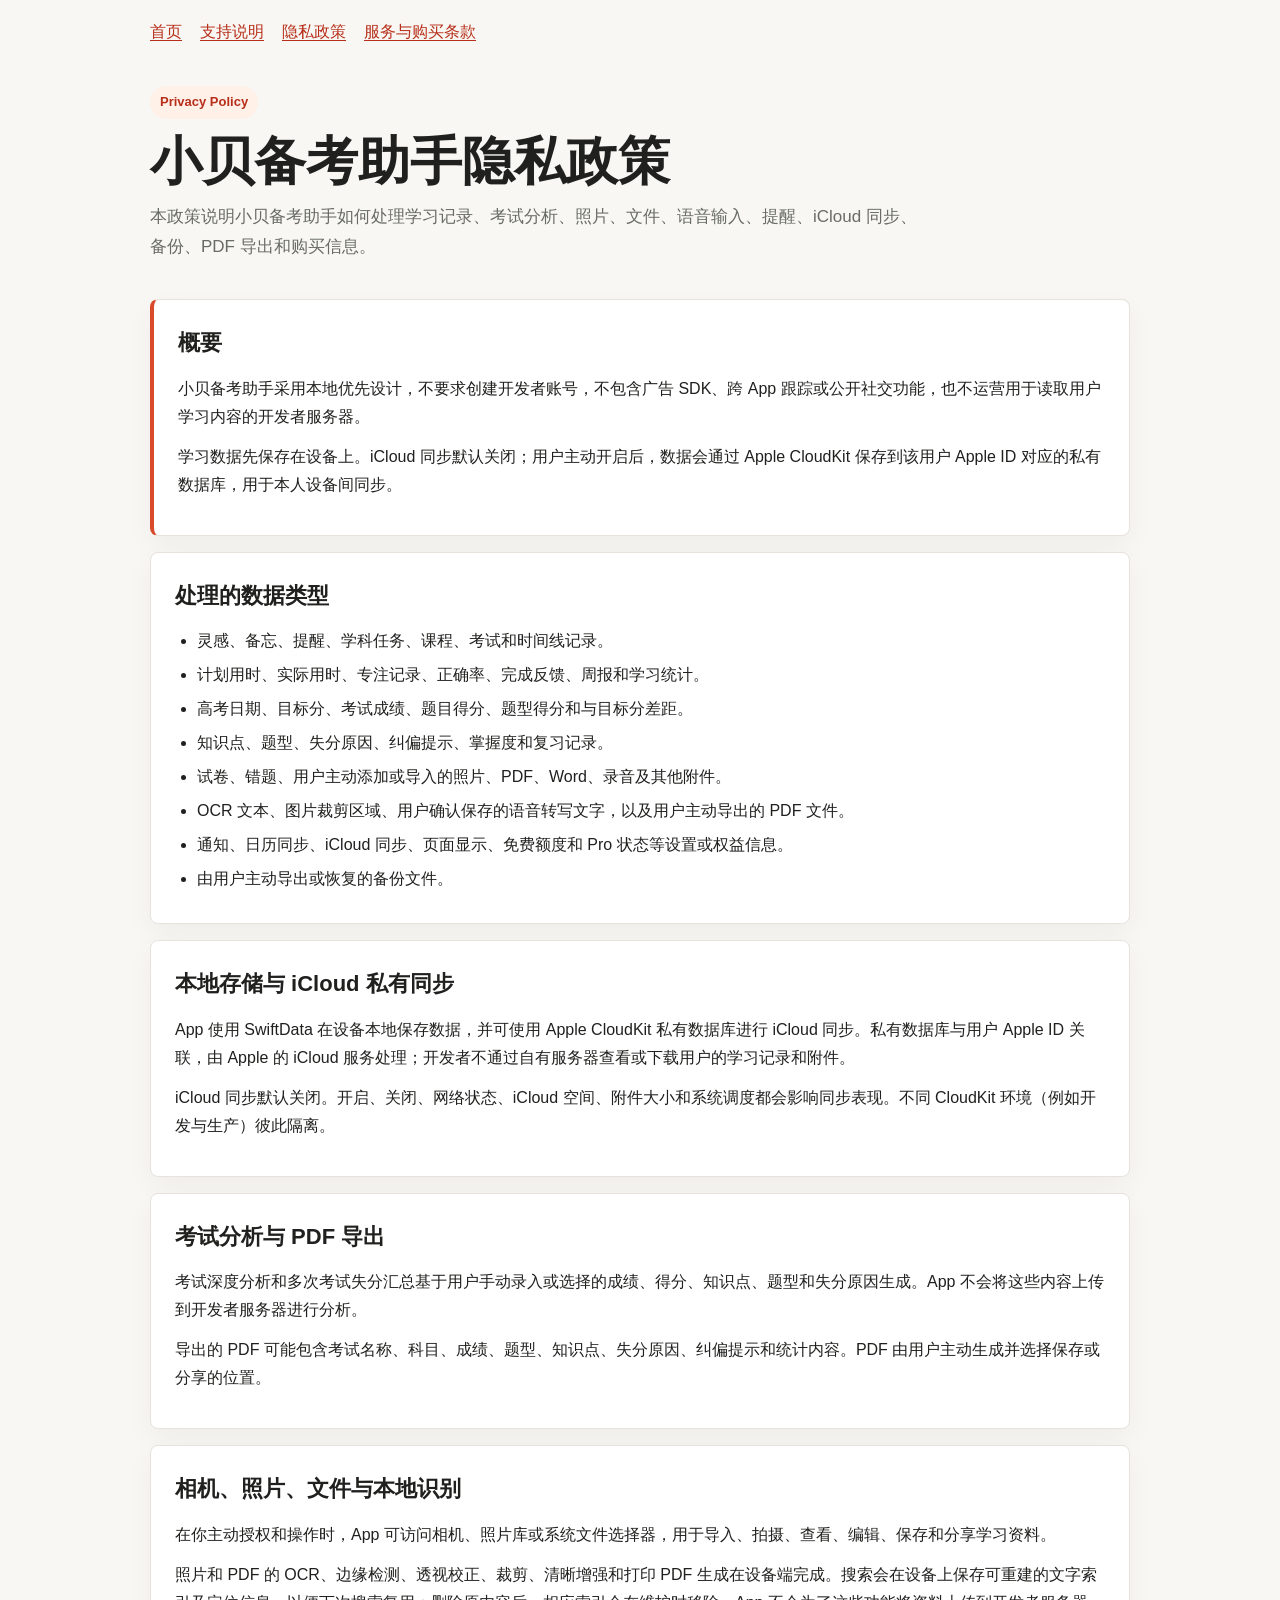
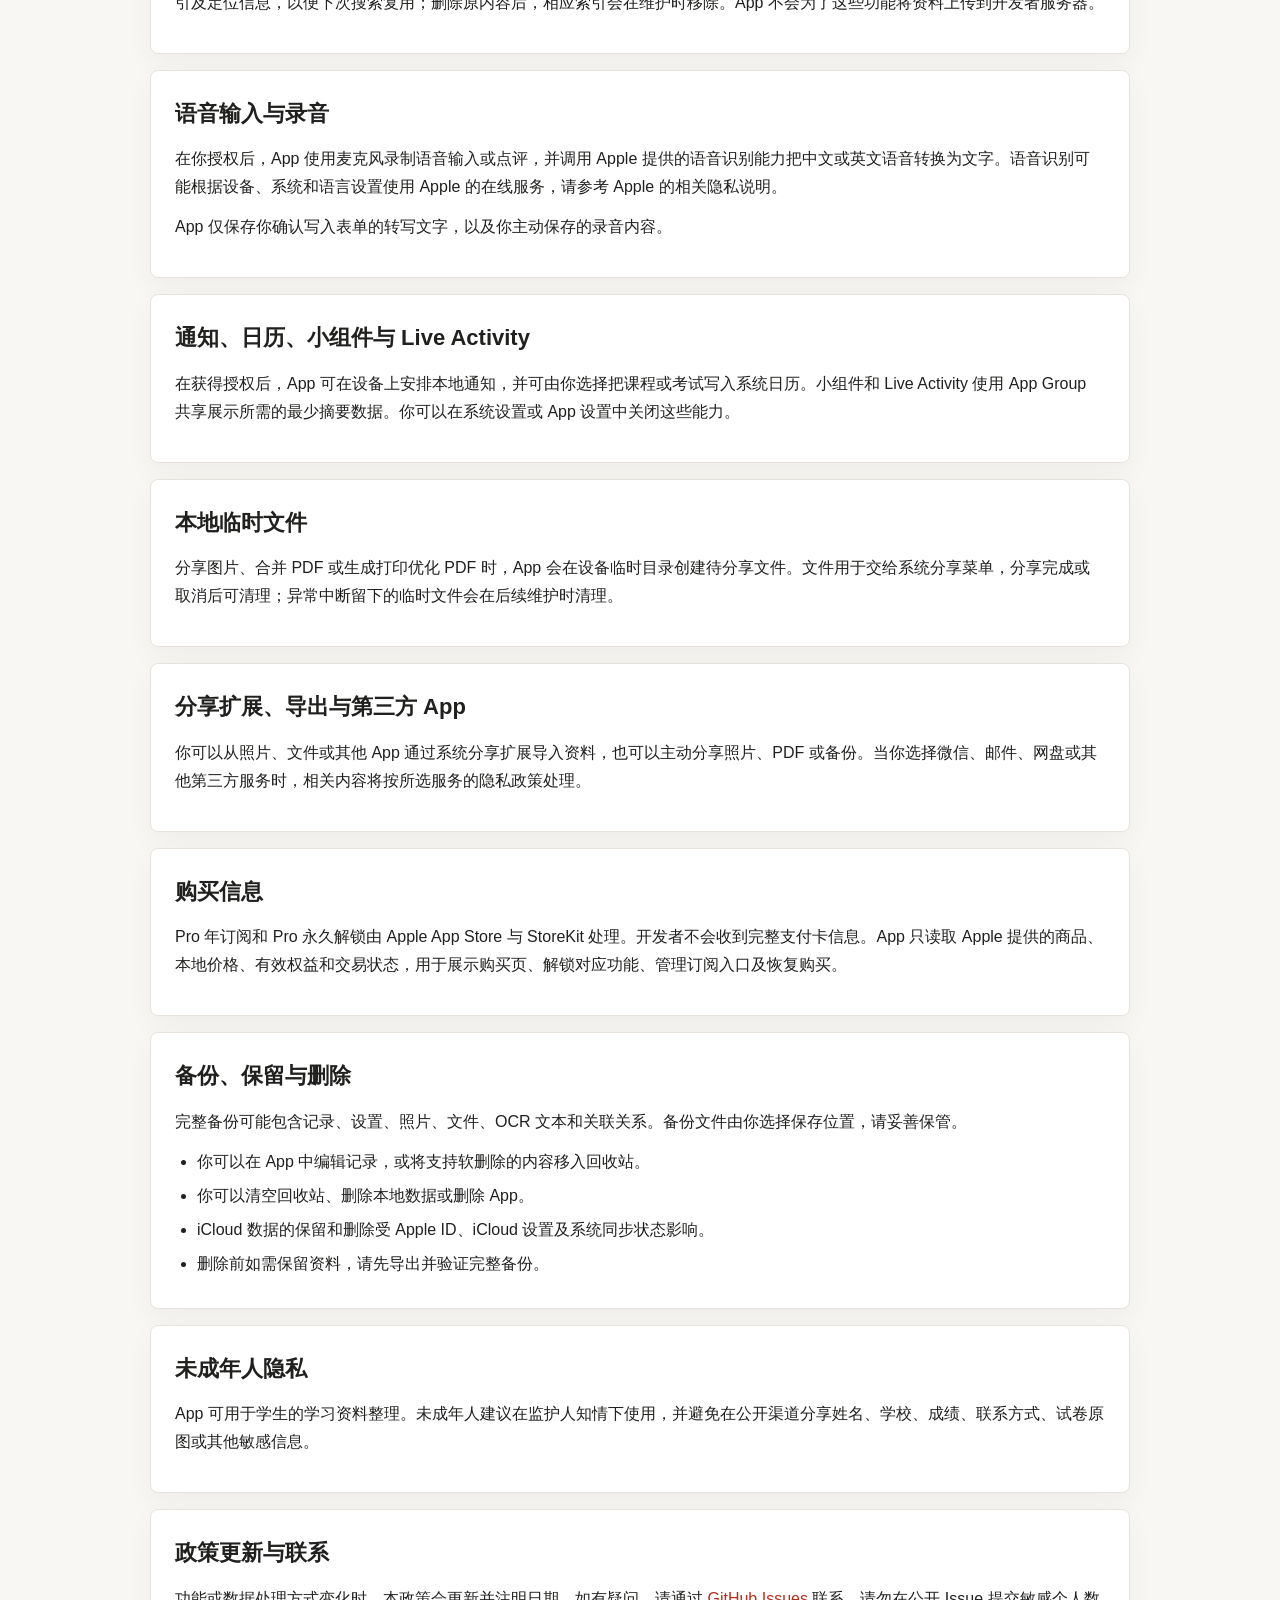
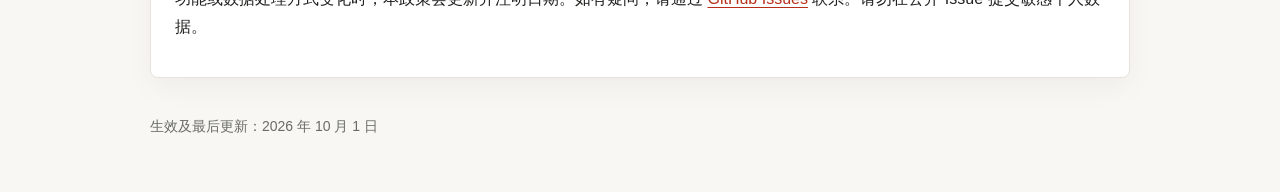
==== commit 3b44b390: "Update Xiaobei 2.0 support and privacy pages" ====
--- a/privacy.html
+++ b/privacy.html
@@ -12,15 +12,16 @@
     <section><h2>处理的数据类型</h2><ul><li>灵感、备忘、提醒、学科任务、课程、考试和时间线记录。</li><li>计划用时、实际用时、专注记录、正确率、完成反馈、周报和学习统计。</li><li>高考日期、目标分、考试成绩、题目得分、题型得分和与目标分差距。</li><li>知识点、题型、失分原因、纠偏提示、掌握度和复习记录。</li><li>试卷、错题、用户主动添加或导入的照片、PDF、Word、录音及其他附件。</li><li>OCR 文本、图片裁剪区域、用户确认保存的语音转写文字，以及用户主动导出的 PDF 文件。</li><li>通知、日历同步、iCloud 同步、页面显示、免费额度和 Pro 状态等设置或权益信息。</li><li>由用户主动导出或恢复的备份文件。</li></ul></section>
     <section><h2>本地存储与 iCloud 私有同步</h2><p>App 使用 SwiftData 在设备本地保存数据，并可使用 Apple CloudKit 私有数据库进行 iCloud 同步。私有数据库与用户 Apple ID 关联，由 Apple 的 iCloud 服务处理；开发者不通过自有服务器查看或下载用户的学习记录和附件。</p><p>iCloud 同步默认关闭。开启、关闭、网络状态、iCloud 空间、附件大小和系统调度都会影响同步表现。不同 CloudKit 环境（例如开发与生产）彼此隔离。</p></section>
     <section><h2>考试分析与 PDF 导出</h2><p>考试深度分析和多次考试失分汇总基于用户手动录入或选择的成绩、得分、知识点、题型和失分原因生成。App 不会将这些内容上传到开发者服务器进行分析。</p><p>导出的 PDF 可能包含考试名称、科目、成绩、题型、知识点、失分原因、纠偏提示和统计内容。PDF 由用户主动生成并选择保存或分享的位置。</p></section>
-    <section><h2>相机、照片、文件与本地识别</h2><p>在你主动授权和操作时，App 可访问相机、照片库或系统文件选择器，用于导入、拍摄、查看、编辑、保存和分享学习资料。</p><p>OCR、边缘检测、透视校正、裁剪和图片处理设计为在设备本地完成。App 不会为了这些功能将试卷或错题上传到开发者服务器。</p></section>
+    <section><h2>相机、照片、文件与本地识别</h2><p>在你主动授权和操作时，App 可访问相机、照片库或系统文件选择器，用于导入、拍摄、查看、编辑、保存和分享学习资料。</p><p>照片和 PDF 的 OCR、边缘检测、透视校正、裁剪、清晰增强和打印 PDF 生成在设备端完成。搜索会在设备上保存可重建的文字索引及定位信息，以便下次搜索复用；删除原内容后，相应索引会在维护时移除。App 不会为了这些功能将资料上传到开发者服务器。</p></section>
     <section><h2>语音输入与录音</h2><p>在你授权后，App 使用麦克风录制语音输入或点评，并调用 Apple 提供的语音识别能力把中文或英文语音转换为文字。语音识别可能根据设备、系统和语言设置使用 Apple 的在线服务，请参考 Apple 的相关隐私说明。</p><p>App 仅保存你确认写入表单的转写文字，以及你主动保存的录音内容。</p></section>
     <section><h2>通知、日历、小组件与 Live Activity</h2><p>在获得授权后，App 可在设备上安排本地通知，并可由你选择把课程或考试写入系统日历。小组件和 Live Activity 使用 App Group 共享展示所需的最少摘要数据。你可以在系统设置或 App 设置中关闭这些能力。</p></section>
+    <section><h2>本地临时文件</h2><p>分享图片、合并 PDF 或生成打印优化 PDF 时，App 会在设备临时目录创建待分享文件。文件用于交给系统分享菜单，分享完成或取消后可清理；异常中断留下的临时文件会在后续维护时清理。</p></section>
     <section><h2>分享扩展、导出与第三方 App</h2><p>你可以从照片、文件或其他 App 通过系统分享扩展导入资料，也可以主动分享照片、PDF 或备份。当你选择微信、邮件、网盘或其他第三方服务时，相关内容将按所选服务的隐私政策处理。</p></section>
     <section><h2>购买信息</h2><p>Pro 年订阅和 Pro 永久解锁由 Apple App Store 与 StoreKit 处理。开发者不会收到完整支付卡信息。App 只读取 Apple 提供的商品、本地价格、有效权益和交易状态，用于展示购买页、解锁对应功能、管理订阅入口及恢复购买。</p></section>
     <section><h2>备份、保留与删除</h2><p>完整备份可能包含记录、设置、照片、文件、OCR 文本和关联关系。备份文件由你选择保存位置，请妥善保管。</p><ul><li>你可以在 App 中编辑记录，或将支持软删除的内容移入回收站。</li><li>你可以清空回收站、删除本地数据或删除 App。</li><li>iCloud 数据的保留和删除受 Apple ID、iCloud 设置及系统同步状态影响。</li><li>删除前如需保留资料，请先导出并验证完整备份。</li></ul></section>
-    <section><h2>未成年人隐私</h2><p>App 面向高中学习场景。未成年人建议在监护人知情下使用，并避免在公开渠道分享姓名、学校、成绩、联系方式、试卷原图或其他敏感信息。</p></section>
+    <section><h2>未成年人隐私</h2><p>App 可用于学生的学习资料整理。未成年人建议在监护人知情下使用，并避免在公开渠道分享姓名、学校、成绩、联系方式、试卷原图或其他敏感信息。</p></section>
     <section><h2>政策更新与联系</h2><p>功能或数据处理方式变化时，本政策会更新并注明日期。如有疑问，请通过 <a href="https://github.com/kevincy/ideas-support-public/issues">GitHub Issues</a> 联系。请勿在公开 Issue 提交敏感个人数据。</p></section>
   </main>
-  <footer><p>生效及最后更新：2026 年 9 月 14 日</p></footer>
+  <footer><p>生效及最后更新：2026 年 10 月 1 日</p></footer>
 </body>
 </html>
